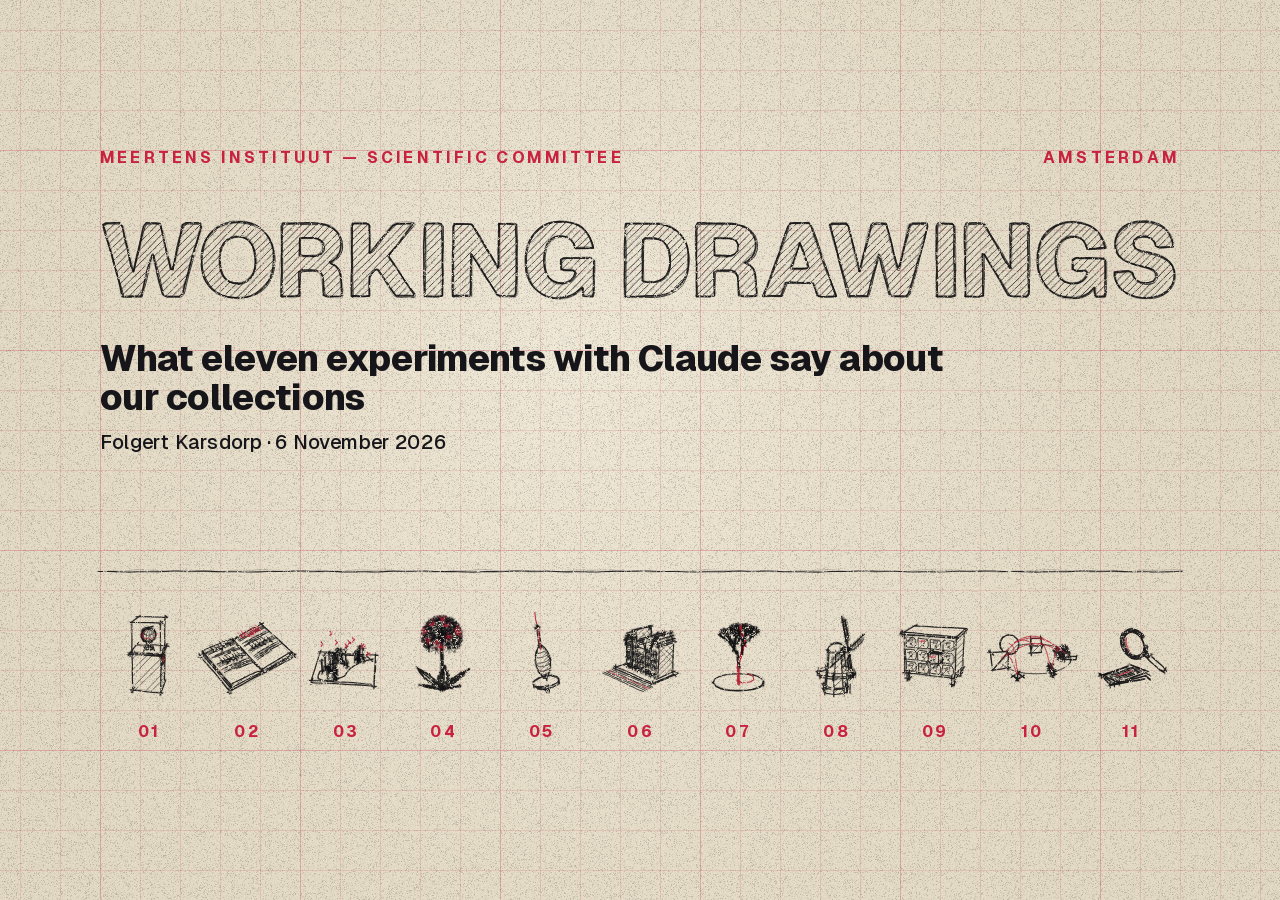
==== index.html @ 1bdd3133 "Working Drawings: deck for the Meertens Scientific Committee, 6 November 2026 Co-Authored-By: Claude" ====
<!doctype html>
<html lang="en">
<head>
  <meta charset="utf-8">
  <meta name="viewport" content="width=device-width, initial-scale=1">
  <meta name="robots" content="noindex">
  <title>Working Drawings</title>
  <meta name="description" content="What eleven experiments with Claude say about the Meertens collections: a presentation for the Scientific Committee of the Meertens Instituut.">
  <link rel="icon" href="data:image/svg+xml,%3Csvg xmlns='http://www.w3.org/2000/svg' viewBox='0 0 32 32'%3E%3Crect width='32' height='32' fill='%23EDE6D5'/%3E%3Cpath d='M6 26 L16 6 L26 26 Z' fill='none' stroke='%23C8223F' stroke-width='3'/%3E%3C/svg%3E">
  <link rel="stylesheet" href="css/geist.css">
  <link rel="stylesheet" href="css/style.css">
</head>
<body>
  <canvas id="c"></canvas>
  <div id="stage"></div>

  <div id="viewer" hidden>
    <div class="vbar">
      <button class="vback" title="Back to the deck">← <span>Deck</span></button>
      <span class="vname"></span>
      <button class="vlive">Go in live ↵</button>
      <a class="vtab" target="_blank" rel="noopener" title="Open in a new tab">↗</a>
    </div>
  </div>

  <div id="help" hidden>
    <div class="card">
      <div class="lbl">Keys</div>
      <dl>
        <dt>→ ␣ PgDn</dt><dd>next</dd>
        <dt>← PgUp</dt><dd>previous</dd>
        <dt>↵</dt><dd>lay the app out live on the page · ↵ again or F: full screen · Esc: back onto the sheet · ⇧↵ new tab</dd><dt></dt><dd>on “The day after”: ↵ lays out the walk, ↵ again goes in live</dd>
        <dt>Esc · ← button</dt><dd>back from the app</dd>
        <dt>I</dt><dd>appendix: all eleven apps (again: back)</dd>
        <dt>1–9 · 0</dt><dd>app 1–9 in the appendix · cover</dd><dt>End</dt><dd>last sheet of the talk</dd>
        <dt>L</dt><dd>English / Nederlands</dd>
        <dt>F</dt><dd>full screen</dd>
        <dt>H</dt><dd>this card</dd>
      </dl>
      <div class="lbl">Are the apps running?</div>
      <ul id="statuslist"></ul>
    </div>
  </div>

  <script src="js/opentype.min.js"></script>
  <script src="js/font-geist-black.js"></script>
  <script src="js/content.js"></script>
  <script src="js/mesh.js"></script>
  <script src="js/objects.js"></script>
  <script src="js/ink.js"></script>
  <script src="js/type.js"></script>
  <script src="js/app.js"></script>
</body>
</html>
---- css/geist.css ----
@font-face{font-family:"Geist";src:url([data-uri]) format("woff2");font-weight:100 900;font-style:normal;font-display:block}
---- css/style.css ----
:root {
  --paper: #EDE6D5;
  --blue: #1B3ED2;
  --red: #C8223F;
  --red-dark: #9C1A31;
  --cyan: #45F0DD;
  --black: #07080A;
  --graphite: #16161A;
  --white: #FFFFFF;
}
* { box-sizing: border-box; }
html, body { margin: 0; height: 100%; overflow: hidden; background: var(--black); }
body { font-family: "Geist", system-ui, sans-serif; -webkit-font-smoothing: antialiased; }
body.idle, body.idle * { cursor: none !important; }
button { font: inherit; color: inherit; background: none; border: 0; padding: 0; cursor: pointer; text-align: left; }

#c { position: fixed; inset: 0; display: block; }
#stage { position: fixed; left: 0; top: 0; width: 1920px; height: 1080px; transform-origin: 0 0; pointer-events: none; }

/* ---------- inks ---------- */
.ink-paper { --fg: var(--graphite); --acc: var(--red); --bg: var(--paper); }
.ink-blueprint { --fg: var(--white); --acc: var(--cyan); --bg: var(--blue); }
.ink-holo { --fg: var(--cyan); --acc: var(--white); --bg: var(--black); }
.layer .ink-paper, .layer .ink-blueprint, .layer .ink-holo { color: var(--fg); }
.layer .lbl.ink-paper, .layer .lbl.ink-blueprint, .layer .lbl.ink-holo { color: var(--acc); }

/* ---------- layers ---------- */
.layer { position: absolute; inset: 0; visibility: hidden; color: var(--fg); }
.layer.on, .layer.out { visibility: visible; }
.layer > *, .layer .col > * { position: absolute; }
.layer .col > * { position: relative; }
.layer > *, .layer .col > * { opacity: 0; transition: opacity .55s cubic-bezier(.3,.6,.3,1); }
.layer.on > *, .layer.on .col > * { opacity: 1; }
.layer.on .a1 { transition-delay: .15s; }
.layer.on .a2 { transition-delay: .55s; }
.layer.on .a3 { transition-delay: .85s; }
.layer.on .a4 { transition-delay: 1.15s; }
.layer.on .a5 { transition-delay: 1.4s; }
.layer.out > *, .layer.out .col > * { opacity: 0; transition-duration: .25s; transition-delay: 0s; }
.layer.on button, .layer.on a { pointer-events: auto; }

/* small labels: 600–800, 24–28 px, tracked */
.lbl {
  font-weight: 700; font-size: 24px; line-height: 1; letter-spacing: .2em; text-transform: uppercase;
  color: var(--acc); white-space: nowrap;
}
.lbl.r { text-align: right; }
.lbl.tiny { letter-spacing: .14em; }

/* ---------- cover ---------- */
.cover-title { font-weight: 800; font-size: 54px; line-height: 1.08; letter-spacing: -.015em; }
.cover-by { margin-top: 18px; font-weight: 500; font-size: 30px; line-height: 1.35; opacity: .86; }

/* ---------- chapter ---------- */
.chapter-text { font-weight: 700; font-size: 46px; line-height: 1.18; letter-spacing: -.012em; }
.cell { display: flex; flex-direction: column; gap: 14px; }
.cell .cell-name { font-weight: 800; font-size: 34px; letter-spacing: -.01em; line-height: 1.05; color: var(--fg); }
.cell:hover .cell-name { color: var(--acc); }

/* ---------- plate ---------- */
.col { display: block; }
.tagline { font-weight: 800; font-size: 38px; line-height: 1.16; letter-spacing: -.014em; }
.body { margin-top: 26px; font-weight: 450; font-size: 26px; line-height: 1.5; max-width: 830px; opacity: .92; }
.ink-holo .body { opacity: .88; }
.source { white-space: normal; font-size: 24px; letter-spacing: .14em; line-height: 1.3; font-weight: 650; color: var(--fg); opacity: .62; }
.source em { font-style: normal; color: var(--acc); opacity: 1; }
.facts { display: grid; grid-template-columns: repeat(3, 300px); }
.fact { display: flex; flex-direction: column; gap: 10px; padding-right: 36px; }
.fact b { font-weight: 900; font-size: 60px; line-height: 1; letter-spacing: -.03em; color: var(--acc); white-space: nowrap; }
.fact.long b { font-size: 44px; line-height: 60px; letter-spacing: -.02em; }
.fact span { font-weight: 700; font-size: 24px; line-height: 1.22; letter-spacing: .14em; text-transform: uppercase; color: var(--fg); opacity: .9; }
.caption { display: flex; align-items: baseline; gap: 22px; }
.caption .lbl { flex: none; }
.caption .cap { font-weight: 650; font-size: 24px; line-height: 1.16; letter-spacing: -.005em; }
.printhit { background: transparent; }
.opentag { padding: 10px 16px 9px 2px; background: var(--bg); font-size: 24px; letter-spacing: .18em; }
.opentag:hover, .printhit:hover + .opentag { color: var(--fg); }

/* ---------- legend ---------- */
.panel { display: flex; flex-direction: column; gap: 12px; }
.panel b { font-weight: 900; font-size: 56px; line-height: 1; letter-spacing: -.02em; color: var(--fg); margin-top: 6px; }
.panel .ptext { font-weight: 500; font-size: 26px; line-height: 1.38; color: var(--fg); opacity: .92; max-width: 470px; }

.where .dot, #statuslist .dot { display: inline-block; width: 13px; height: 13px; border-radius: 50%; border: 2.5px solid currentColor; margin-right: 14px; vertical-align: 1px; }
.where.ok .dot, #statuslist .ok .dot { background: currentColor; }
.where.down { opacity: .55; }
.where.down .dot { border-style: dashed; }

/* ---------- index ---------- */
.icell { display: flex; flex-direction: column; justify-content: center; gap: 12px; padding-left: 166px; padding-right: 14px; }
.icell .icell-name { font-weight: 800; font-size: 27px; line-height: 1.05; letter-spacing: -.01em; color: var(--fg); }
.icell:hover .icell-name { color: var(--acc); }
.icell.more { padding-left: 40px; }

/* ---------- end ---------- */
.question { display: flex; align-items: center; gap: 46px; font-weight: 800; font-size: 44px; line-height: 1.14; letter-spacing: -.012em; }
.question .lbl { width: 70px; flex: none; }

/* ---------- viewer ---------- */
#viewer { position: fixed; inset: 0; z-index: 10; pointer-events: none; }
#viewer.open { pointer-events: auto; }
#viewer .ghost {
  position: fixed; background-size: cover; background-position: top center;
  transition: left .55s cubic-bezier(.6,0,.2,1), top .55s cubic-bezier(.6,0,.2,1), width .55s cubic-bezier(.6,0,.2,1), height .55s cubic-bezier(.6,0,.2,1), opacity .4s;
}
#viewer iframe { position: fixed; inset: 0; width: 100%; height: 100%; border: 0; opacity: 0; transition: opacity .35s ease; background: transparent; }
#viewer iframe.on { opacity: 1; }
.vbar {
  position: fixed; z-index: 2; left: 50%; top: 0; transform: translate(-50%, -100%);
  display: flex; align-items: center; gap: 18px; padding: 8px 10px 8px 8px;
  background: var(--graphite); color: var(--paper); border: 1.5px solid rgba(237,230,213,.25); border-top: 0;
  font-size: 15px; font-weight: 700; letter-spacing: .12em; text-transform: uppercase;
  transition: transform .35s ease .5s;
}
#viewer.open .vbar { transform: translate(-50%, 0); }
.vbar .vback { padding: 6px 12px; background: var(--paper); color: var(--graphite); font-weight: 800; letter-spacing: .12em; }
.vbar .vback:hover { background: var(--cyan); }
.vbar .vname { opacity: .8; }
.vbar .vtab { color: var(--paper); text-decoration: none; font-size: 18px; padding: 2px 6px; }
.vbar .vtab:hover { color: var(--cyan); }
#viewer.open .vbar { opacity: .5; }
#viewer.open .vbar:hover { opacity: 1; }
body.idle #viewer .vbar { opacity: .25; }

/* ---------- help ---------- */
#help { position: fixed; inset: 0; z-index: 20; display: grid; place-items: center; background: rgba(7,8,10,.55); }
#help[hidden] { display: none; }
#help .card { --acc: var(--red); background: var(--paper); color: var(--graphite); padding: 40px 48px; width: min(760px, 92vw); max-height: 90vh; overflow: auto; border: 2px solid var(--graphite); }
#help .lbl { font-size: 16px; margin: 0 0 16px; }
#help dl { display: grid; grid-template-columns: 170px 1fr; gap: 8px 20px; margin: 0 0 30px; font-size: 17px; }
#help dt { font-weight: 800; }
#help dd { margin: 0; }
#statuslist { list-style: none; margin: 0; padding: 0; font-size: 15px; }
#statuslist li { display: grid; grid-template-columns: 26px 220px 1fr; align-items: center; padding: 5px 0; border-top: 1px solid rgba(22,22,26,.15); color: var(--graphite); }
#statuslist li.ok .dot { color: var(--red); }
#statuslist li.down { color: #b0362a; }
#statuslist span { opacity: .7; font-size: 13px; overflow: hidden; text-overflow: ellipsis; white-space: nowrap; }

/* ---------- working drawings ---------- */
.firm { --acc: var(--red); }
.sheet-text { font-weight: 700; font-size: 36px; line-height: 1.18; letter-spacing: -.012em; }
.sheet-note { font-weight: 450; font-size: 24px; line-height: 1.4; opacity: .78; }
.note { display: flex; flex-direction: column; gap: 12px; }
.note .what { font-weight: 800; font-size: 40px; line-height: 1.12; letter-spacing: -.012em; }
.ccell { display: flex; flex-direction: column; justify-content: flex-end; gap: 8px; padding: 0 26px 24px; }
.ccell .ccell-name { font-weight: 800; font-size: 30px; line-height: 1.05; letter-spacing: -.01em; }
.ccell .ccell-q { font-weight: 450; font-size: 22px; line-height: 1.25; opacity: .85; min-height: 56px; }
.ccell:hover .ccell-name { color: var(--acc); }
.real { margin-top: 26px; display: flex; flex-direction: column; gap: 10px; }
.real .lbl { margin-bottom: 4px; }
.real div { display: grid; grid-template-columns: 34px 1fr; font-size: 24px; line-height: 1.3; font-weight: 500; }
.real div b { font-weight: 900; color: var(--acc); }
.meta { margin-top: 30px; display: flex; flex-direction: column; gap: 12px; }
.meta div { display: grid; grid-template-columns: 170px 1fr; align-items: baseline; font-size: 26px; font-weight: 600; }
.hname { font-weight: 800; font-size: 28px; text-align: right; white-space: nowrap; }
.hval { font-weight: 900; font-size: 30px; white-space: nowrap; }
.hours .lbl.hprompts { opacity: .8; }
.shift { font-weight: 700; font-size: 31px; line-height: 1.2; letter-spacing: -.012em; }
.scol { display: flex; flex-direction: column; gap: 14px; }
.scol .lbl { white-space: normal; line-height: 1.35; }
.scol b { font-weight: 900; font-size: 34px; line-height: 1.08; letter-spacing: -.015em; }
.scol .stext { font-weight: 500; font-size: 24px; line-height: 1.34; }
.sfinding { font-weight: 800; font-size: 30px; line-height: 1.2; color: var(--acc); letter-spacing: -.01em; }
.hval .hnote { margin-left: 22px; color: var(--acc); font-size: 17px; vertical-align: 3px; }
.outside { font-weight: 600; font-size: 26px; line-height: 1.36; }
.outside q { quotes: "\201C" "\201D"; margin-right: 10px; }
.outside .lbl { display: block; margin-top: 8px; color: var(--acc); }
.dtext { font-weight: 500; font-size: 27px; line-height: 1.42; }
.dfinding { margin-top: 26px; font-weight: 800; font-size: 32px; line-height: 1.22; color: var(--acc); letter-spacing: -.01em; }
.dalso { margin-top: 26px; font-weight: 450; font-size: 24px; line-height: 1.42; opacity: .85; }
.legend { white-space: normal; line-height: 40px; padding-left: 92px; font-size: 24px; letter-spacing: .14em; }
.rname { font-weight: 800; font-size: 24px; text-align: center; white-space: nowrap; }
.rname.firm { color: var(--red); }

/* the walk-through clip */
#viewer video.clip { position: fixed; inset: 0; width: 100%; height: 100%; object-fit: cover; background: #000; opacity: 0; transition: opacity .35s ease; }
#viewer video.clip.on { opacity: 1; }
.vbar .vlive { display: none; padding: 6px 12px; background: var(--red); color: var(--paper); font-weight: 800; letter-spacing: .12em; text-transform: uppercase; font-size: 15px; }
#viewer.clipmode .vlive { display: inline-block; }
#viewer.clipmode .vbar { opacity: .8; }
#viewer.clipmode.ended .vbar { opacity: 1; }
#viewer.clipmode.ended .vlive { animation: nudge 1.4s ease-in-out infinite; }
@keyframes nudge { 50% { transform: translateX(4px); } }

/* the walk laid on the page */
.layer.dim > *, .layer.dim .col > * { opacity: .06 !important; transition: opacity .4s ease !important; transition-delay: 0s !important; pointer-events: none !important; }
.clipui { position: absolute; --fg: var(--graphite); --acc: var(--red); color: var(--fg); display: flex; justify-content: space-between; align-items: baseline; opacity: 0; transition: opacity .35s ease; }
.clipui.on { opacity: 1; transition-delay: .35s; }
.clipui .cl { display: flex; align-items: baseline; gap: 22px; }
.clipui .cap { font-weight: 650; font-size: 26px; }
.clipui .time { color: var(--fg); opacity: .7; letter-spacing: .14em; }
.clipui .cr { display: flex; gap: 34px; }
.clipui button { pointer-events: auto; color: var(--acc); }
.clipui button.back { color: var(--fg); opacity: .75; }
.clipui button:hover { text-decoration: underline; text-underline-offset: 6px; }
.clipui.ended .live { animation: nudge 1.4s ease-in-out infinite; }
.cliphit { position: absolute; background: transparent; pointer-events: auto; cursor: pointer; }

/* a live app, on the page */
.livewrap { position: fixed; z-index: 5; background: transparent; transition: left .45s cubic-bezier(.6,0,.2,1), top .45s cubic-bezier(.6,0,.2,1), width .45s cubic-bezier(.6,0,.2,1), height .45s cubic-bezier(.6,0,.2,1); }
.livewrap iframe { position: absolute; inset: 0; width: 100%; height: 100%; border: 0; opacity: 0; transition: opacity .4s ease; background: transparent; }
.livewrap iframe.on { opacity: 1; }
.livewrap.full { left: 0 !important; top: 0 !important; width: 100vw !important; height: 100vh !important; z-index: 9; }
.livewrap .minibar { display: none; position: absolute; z-index: 2; left: 50%; top: 0; transform: translateX(-50%); gap: 16px; align-items: center; padding: 7px 12px 7px 7px; background: var(--graphite); color: var(--paper); font: 700 15px/1 "Geist", sans-serif; letter-spacing: .12em; text-transform: uppercase; opacity: .55; }
.livewrap.full .minibar { display: flex; }
.livewrap .minibar:hover { opacity: 1; }
.livewrap .shrink { padding: 6px 12px; background: var(--paper); color: var(--graphite); font: 800 15px/1 "Geist", sans-serif; letter-spacing: .12em; text-transform: uppercase; cursor: pointer; }
.livewrap .shrink:hover { background: var(--red); color: var(--paper); }
.clipui .cr button.full, .clipui .cr button.tab { color: var(--fg); opacity: .75; }
.clipui .cl { min-width: 0; flex: 1; overflow: hidden; }
.clipui .cap { white-space: nowrap; }
.clipui .time { min-width: 0; overflow: hidden; text-overflow: ellipsis; }
.clipui .cr { flex: none; margin-left: 30px; }
.end .question { font-size: 40px; }
.plan .question { font-size: 40px; }
.clipui .localnote { position: absolute; left: 0; top: 46px; color: var(--fg); opacity: .6; white-space: nowrap; letter-spacing: .14em; font-size: 20px; }
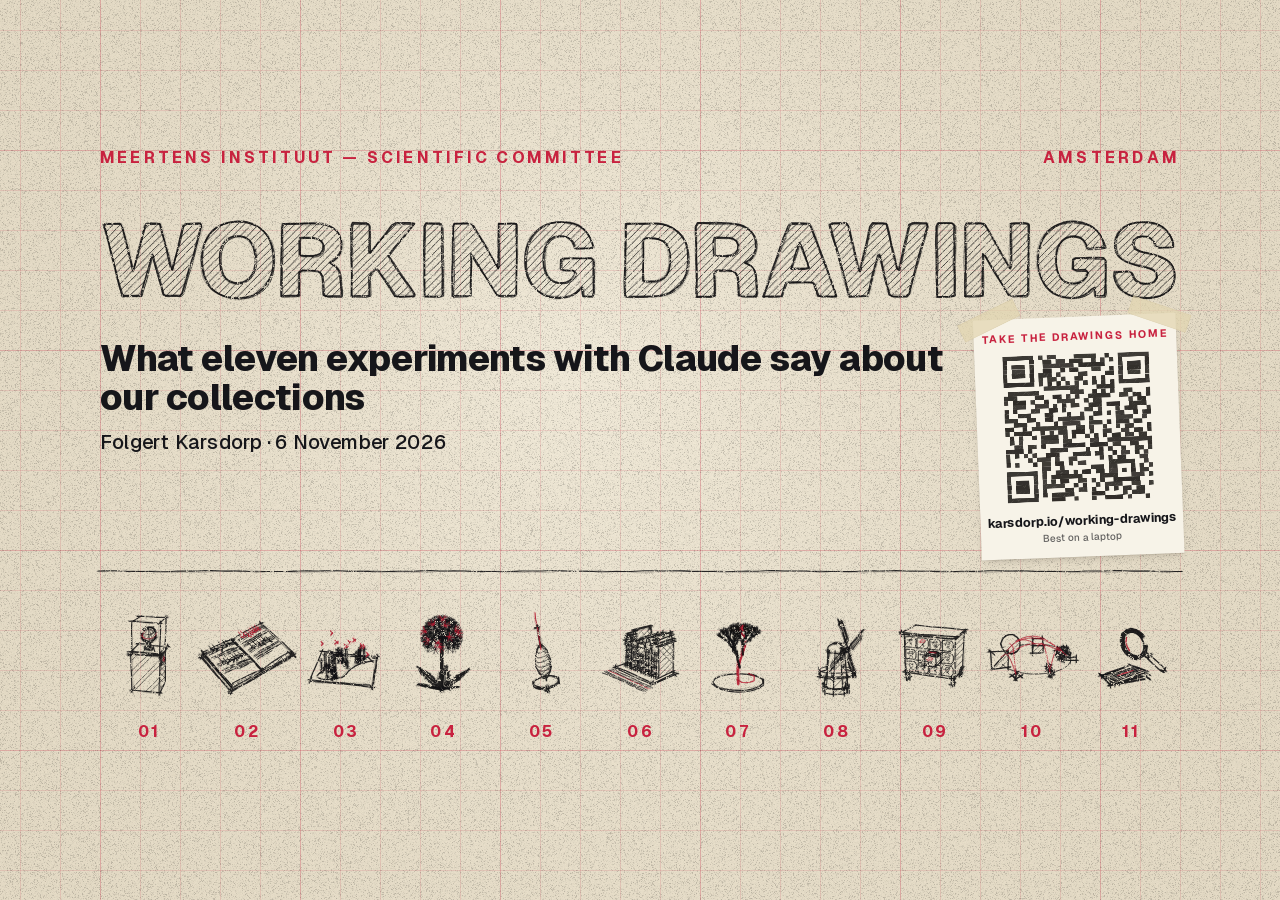
==== commit 72935590: "On phones, show a note that sends the link to a laptop; hint on the QR card Co-Authored-By: Claude O" ====
--- a/index.html
+++ b/index.html
@@ -22,6 +22,8 @@
       <a class="vtab" target="_blank" rel="noopener" title="Open in a new tab">↗</a>
     </div>
   </div>
+
+  <div id="small" hidden></div>
 
   <div id="help" hidden>
     <div class="card">
--- a/css/style.css
+++ b/css/style.css
@@ -214,3 +214,32 @@
 .end .question { font-size: 40px; }
 .plan .question { font-size: 40px; }
 .clipui .localnote { position: absolute; left: 0; top: 46px; color: var(--fg); opacity: .6; white-space: nowrap; letter-spacing: .14em; font-size: 20px; }
+
+/* take-away card: a paper slip taped onto the sheet */
+.takeaway { box-sizing: border-box; padding: 22px 32px 20px; background: #f7f3e8; color: var(--fg); display: flex; flex-direction: column; align-items: center; gap: 18px;
+  box-shadow: 0 1px 1px rgba(40, 30, 20, .10), 0 6px 14px -6px rgba(40, 30, 20, .28); }
+.takeaway::before, .takeaway::after { content: ""; position: absolute; top: -13px; width: 92px; height: 28px; background: rgba(226, 214, 176, .72);
+  box-shadow: inset 0 0 0 1px rgba(160, 140, 100, .15); }
+.takeaway::before { left: -22px; transform: rotate(-24deg); }
+.takeaway::after { right: -22px; transform: rotate(21deg); }
+.takeaway .lbl { position: static; color: var(--acc); font-size: 16px; letter-spacing: .16em; white-space: nowrap; }
+.takeaway canvas { position: static; display: block; }
+.takeaway .url { position: static; font-weight: 700; font-size: 19px; letter-spacing: -.005em; white-space: nowrap; text-align: center; }
+.takeaway .url small { display: block; margin-top: 4px; font-weight: 500; font-size: 15px; opacity: .65; letter-spacing: 0; }
+
+/* phone-sized screens: a note instead of the deck */
+#small { position: fixed; inset: 0; z-index: 50; overflow: auto; background: var(--paper); color: var(--graphite); font-family: "Geist", system-ui, sans-serif;
+  display: flex; flex-direction: column; align-items: center; justify-content: center; gap: 22px; padding: 40px 16px;
+  background-image: linear-gradient(rgba(200, 34, 63, .10) 1px, transparent 1px), linear-gradient(90deg, rgba(200, 34, 63, .10) 1px, transparent 1px); background-size: 24px 24px; }
+#small[hidden] { display: none; }
+#small .note { position: relative; max-width: 340px; padding: 30px 26px 26px; background: #f7f3e8; transform: rotate(-1.5deg);
+  box-shadow: 0 1px 1px rgba(40, 30, 20, .10), 0 8px 18px -8px rgba(40, 30, 20, .3); display: flex; flex-direction: column; gap: 14px; }
+#small .note::before, #small .note::after { content: ""; position: absolute; top: -12px; width: 80px; height: 26px; background: rgba(226, 214, 176, .75); }
+#small .note::before { left: -18px; transform: rotate(-24deg); }
+#small .note::after { right: -18px; transform: rotate(21deg); }
+#small .lbl { position: static; color: var(--red); font-size: 13px; letter-spacing: .18em; text-transform: uppercase; font-weight: 700; }
+#small h1 { margin: 0; font-size: 28px; line-height: 1.1; font-weight: 900; letter-spacing: -.015em; }
+#small p { margin: 0; font-size: 17px; line-height: 1.45; }
+#small .send { margin-top: 6px; padding: 13px 16px; border: 0; background: var(--graphite); color: #f7f3e8; font: 700 16px/1 "Geist", system-ui, sans-serif; letter-spacing: .02em; cursor: pointer; }
+#small .url { font-size: 15px; text-align: center; opacity: .75; }
+#small .anyway { border: 0; background: none; color: var(--graphite); opacity: .6; font: 500 15px/1 "Geist", system-ui, sans-serif; text-decoration: underline; cursor: pointer; padding: 8px; }
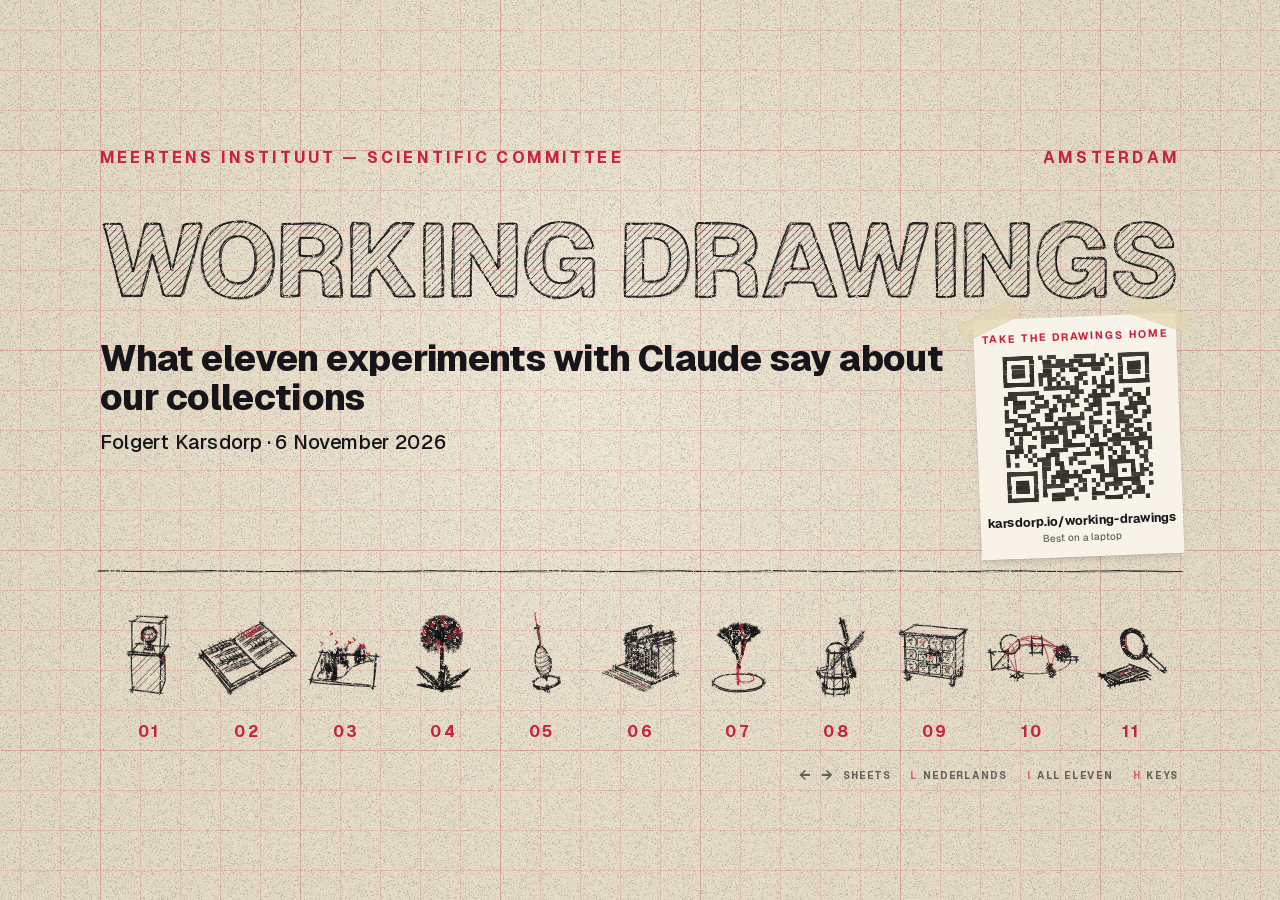
==== commit 0411e0df: "Add a clickable key legend and a bilingual key card for visitors Co-Authored-By: Claude Opus 5.5 <no" ====
--- a/index.html
+++ b/index.html
@@ -26,22 +26,7 @@
   <div id="small" hidden></div>
 
   <div id="help" hidden>
-    <div class="card">
-      <div class="lbl">Keys</div>
-      <dl>
-        <dt>→ ␣ PgDn</dt><dd>next</dd>
-        <dt>← PgUp</dt><dd>previous</dd>
-        <dt>↵</dt><dd>lay the app out live on the page · ↵ again or F: full screen · Esc: back onto the sheet · ⇧↵ new tab</dd><dt></dt><dd>on “The day after”: ↵ lays out the walk, ↵ again goes in live</dd>
-        <dt>Esc · ← button</dt><dd>back from the app</dd>
-        <dt>I</dt><dd>appendix: all eleven apps (again: back)</dd>
-        <dt>1–9 · 0</dt><dd>app 1–9 in the appendix · cover</dd><dt>End</dt><dd>last sheet of the talk</dd>
-        <dt>L</dt><dd>English / Nederlands</dd>
-        <dt>F</dt><dd>full screen</dd>
-        <dt>H</dt><dd>this card</dd>
-      </dl>
-      <div class="lbl">Are the apps running?</div>
-      <ul id="statuslist"></ul>
-    </div>
+    <div class="card"></div>
   </div>
 
   <script src="js/opentype.min.js"></script>
--- a/css/style.css
+++ b/css/style.css
@@ -125,7 +125,9 @@
 /* ---------- help ---------- */
 #help { position: fixed; inset: 0; z-index: 20; display: grid; place-items: center; background: rgba(7,8,10,.55); }
 #help[hidden] { display: none; }
-#help .card { --acc: var(--red); background: var(--paper); color: var(--graphite); padding: 40px 48px; width: min(760px, 92vw); max-height: 90vh; overflow: auto; border: 2px solid var(--graphite); }
+#help .card { --acc: var(--red); background: var(--paper); color: var(--graphite); padding: 40px 48px 32px; width: min(760px, 92vw); max-height: 90vh; overflow: auto; border: 2px solid var(--graphite); font-family: "Geist", system-ui, sans-serif; }
+#help .note { margin: -8px 0 24px; font-size: 16px; line-height: 1.45; opacity: .75; }
+#help .close { display: block; margin: 8px 0 0 auto; padding: 10px 18px; border: 0; background: var(--graphite); color: var(--paper); font: 700 14px/1 "Geist", system-ui, sans-serif; letter-spacing: .14em; text-transform: uppercase; cursor: pointer; }
 #help .lbl { font-size: 16px; margin: 0 0 16px; }
 #help dl { display: grid; grid-template-columns: 170px 1fr; gap: 8px 20px; margin: 0 0 30px; font-size: 17px; }
 #help dt { font-weight: 800; }
@@ -216,7 +218,8 @@
 .clipui .localnote { position: absolute; left: 0; top: 46px; color: var(--fg); opacity: .6; white-space: nowrap; letter-spacing: .14em; font-size: 20px; }
 
 /* take-away card: a paper slip taped onto the sheet */
-.takeaway { box-sizing: border-box; padding: 22px 32px 20px; background: #f7f3e8; color: var(--fg); display: flex; flex-direction: column; align-items: center; gap: 18px;
+.layer.on .takeaway { opacity: var(--rev, 0); transition: none; }
+.takeaway { --rot: 0deg; transform: rotate(var(--rot)) translateY(calc((1 - var(--rev, 1)) * -14px)) scale(calc(1.03 - var(--rev, 1) * .03)); box-sizing: border-box; padding: 22px 32px 20px; background: #f7f3e8; color: var(--fg); display: flex; flex-direction: column; align-items: center; gap: 18px;
   box-shadow: 0 1px 1px rgba(40, 30, 20, .10), 0 6px 14px -6px rgba(40, 30, 20, .28); }
 .takeaway::before, .takeaway::after { content: ""; position: absolute; top: -13px; width: 92px; height: 28px; background: rgba(226, 214, 176, .72);
   box-shadow: inset 0 0 0 1px rgba(160, 140, 100, .15); }
@@ -243,3 +246,14 @@
 #small .send { margin-top: 6px; padding: 13px 16px; border: 0; background: var(--graphite); color: #f7f3e8; font: 700 16px/1 "Geist", system-ui, sans-serif; letter-spacing: .02em; cursor: pointer; }
 #small .url { font-size: 15px; text-align: center; opacity: .75; }
 #small .anyway { border: 0; background: none; color: var(--graphite); opacity: .6; font: 500 15px/1 "Geist", system-ui, sans-serif; text-decoration: underline; cursor: pointer; padding: 8px; }
+
+/* key legend, bottom right of every sheet */
+.legend { position: absolute; right: 150px; top: 1014px; display: flex; align-items: center; gap: 26px; color: var(--graphite); opacity: .6;
+  font: 700 15px/1 "Geist", system-ui, sans-serif; letter-spacing: .16em; text-transform: uppercase; transition: opacity .4s ease; }
+.legend button { pointer-events: auto; background: none; border: 0; padding: 6px 2px; margin: 0; color: inherit; font: inherit; letter-spacing: inherit; text-transform: inherit; cursor: pointer; }
+.legend button:hover { color: var(--red); opacity: 1; }
+.legend .arr { font-size: 22px; letter-spacing: 0; padding: 2px 4px; margin-right: -18px; }
+.legend span { margin-left: 4px; }
+.legend b { color: var(--red); margin-right: 8px; }
+body.idle .legend:not(.keep), .legend.off { opacity: 0; }
+body.idle .legend:not(.keep) button, .legend.off button { pointer-events: none; }
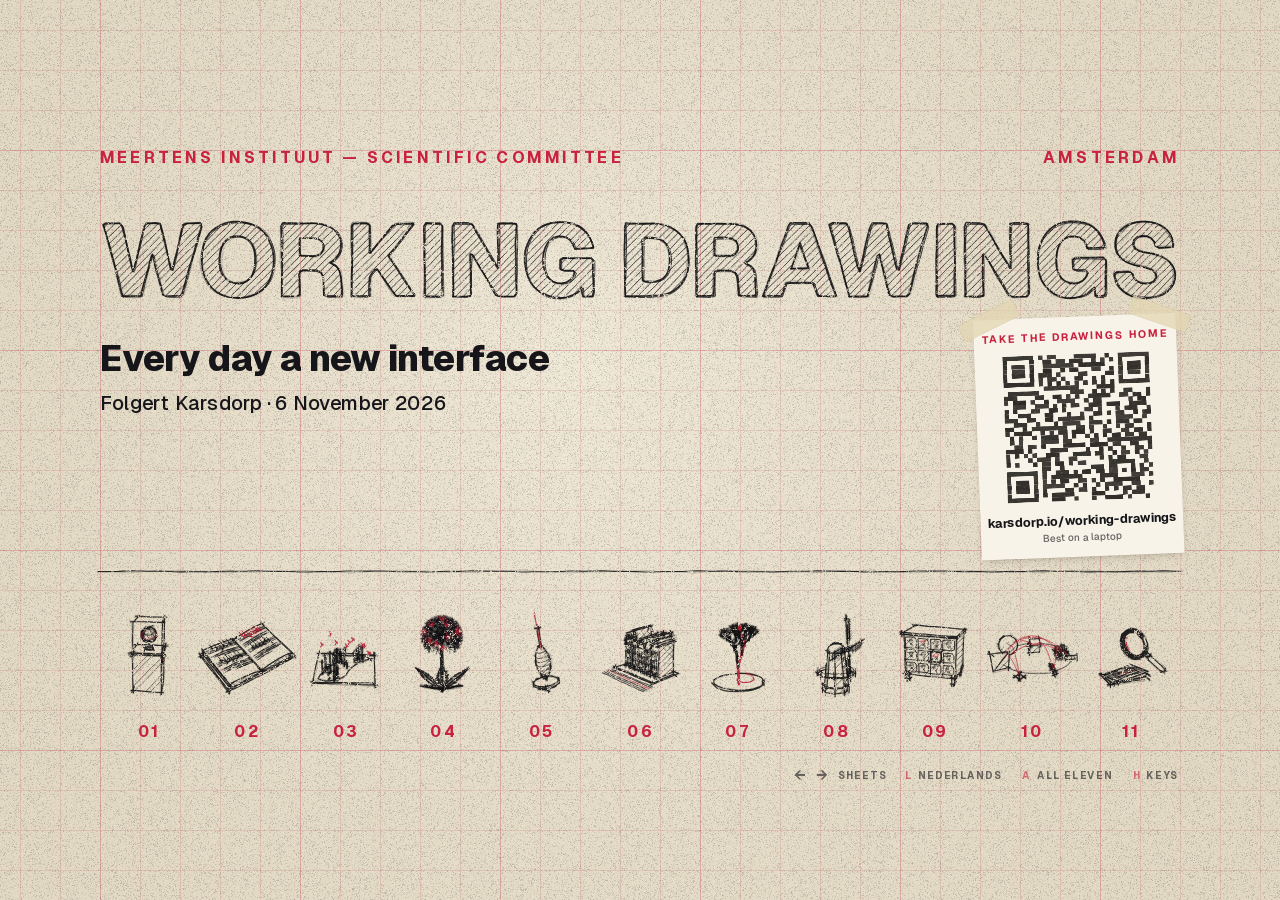
==== commit 3eab53d9: "Presenter view (experimental): P opens a window with a live copy of the deck, notes and a timer Self" ====
--- a/index.html
+++ b/index.html
@@ -37,5 +37,7 @@
   <script src="js/ink.js"></script>
   <script src="js/type.js"></script>
   <script src="js/app.js"></script>
+  <!-- presenter view (experimental, P on this laptop); remove this line to switch it off -->
+  <script src="js/presenter-hook.js"></script>
 </body>
 </html>
--- a/css/style.css
+++ b/css/style.css
@@ -139,19 +139,15 @@
 #statuslist span { opacity: .7; font-size: 13px; overflow: hidden; text-overflow: ellipsis; white-space: nowrap; }
 
 /* ---------- working drawings ---------- */
-.firm { --acc: var(--red); }
 .sheet-text { font-weight: 700; font-size: 36px; line-height: 1.18; letter-spacing: -.012em; }
 .sheet-note { font-weight: 450; font-size: 24px; line-height: 1.4; opacity: .78; }
 .note { display: flex; flex-direction: column; gap: 12px; }
 .note .what { font-weight: 800; font-size: 40px; line-height: 1.12; letter-spacing: -.012em; }
-.ccell { display: flex; flex-direction: column; justify-content: flex-end; gap: 8px; padding: 0 26px 24px; }
-.ccell .ccell-name { font-weight: 800; font-size: 30px; line-height: 1.05; letter-spacing: -.01em; }
-.ccell .ccell-q { font-weight: 450; font-size: 22px; line-height: 1.25; opacity: .85; min-height: 56px; }
+.ccell { display: flex; flex-direction: column; justify-content: flex-start; gap: 7px; padding: 106px 22px 18px; }
+.ccell .lbl { font-size: 17px; letter-spacing: .14em; }
+.ccell .ccell-name { font-weight: 800; font-size: 27px; line-height: 1.05; letter-spacing: -.01em; }
+.ccell .ccell-q { font-weight: 450; font-size: 20px; line-height: 1.25; opacity: .85; }
 .ccell:hover .ccell-name { color: var(--acc); }
-.real { margin-top: 26px; display: flex; flex-direction: column; gap: 10px; }
-.real .lbl { margin-bottom: 4px; }
-.real div { display: grid; grid-template-columns: 34px 1fr; font-size: 24px; line-height: 1.3; font-weight: 500; }
-.real div b { font-weight: 900; color: var(--acc); }
 .meta { margin-top: 30px; display: flex; flex-direction: column; gap: 12px; }
 .meta div { display: grid; grid-template-columns: 170px 1fr; align-items: baseline; font-size: 26px; font-weight: 600; }
 .hname { font-weight: 800; font-size: 28px; text-align: right; white-space: nowrap; }
@@ -164,15 +160,11 @@
 .scol .stext { font-weight: 500; font-size: 24px; line-height: 1.34; }
 .sfinding { font-weight: 800; font-size: 30px; line-height: 1.2; color: var(--acc); letter-spacing: -.01em; }
 .hval .hnote { margin-left: 22px; color: var(--acc); font-size: 17px; vertical-align: 3px; }
-.outside { font-weight: 600; font-size: 26px; line-height: 1.36; }
-.outside q { quotes: "\201C" "\201D"; margin-right: 10px; }
-.outside .lbl { display: block; margin-top: 8px; color: var(--acc); }
 .dtext { font-weight: 500; font-size: 27px; line-height: 1.42; }
 .dfinding { margin-top: 26px; font-weight: 800; font-size: 32px; line-height: 1.22; color: var(--acc); letter-spacing: -.01em; }
 .dalso { margin-top: 26px; font-weight: 450; font-size: 24px; line-height: 1.42; opacity: .85; }
 .legend { white-space: normal; line-height: 40px; padding-left: 92px; font-size: 24px; letter-spacing: .14em; }
 .rname { font-weight: 800; font-size: 24px; text-align: center; white-space: nowrap; }
-.rname.firm { color: var(--red); }
 
 /* the walk-through clip */
 #viewer video.clip { position: fixed; inset: 0; width: 100%; height: 100%; object-fit: cover; background: #000; opacity: 0; transition: opacity .35s ease; }
@@ -185,6 +177,7 @@
 @keyframes nudge { 50% { transform: translateX(4px); } }
 
 /* the walk laid on the page */
+.layer.dim.clear > *, .layer.dim.clear .col > * { opacity: 0 !important; }
 .layer.dim > *, .layer.dim .col > * { opacity: .06 !important; transition: opacity .4s ease !important; transition-delay: 0s !important; pointer-events: none !important; }
 .clipui { position: absolute; --fg: var(--graphite); --acc: var(--red); color: var(--fg); display: flex; justify-content: space-between; align-items: baseline; opacity: 0; transition: opacity .35s ease; }
 .clipui.on { opacity: 1; transition-delay: .35s; }
@@ -248,12 +241,49 @@
 #small .anyway { border: 0; background: none; color: var(--graphite); opacity: .6; font: 500 15px/1 "Geist", system-ui, sans-serif; text-decoration: underline; cursor: pointer; padding: 8px; }
 
 /* key legend, bottom right of every sheet */
-.legend { position: absolute; right: 150px; top: 1014px; display: flex; align-items: center; gap: 26px; color: var(--graphite); opacity: .6;
+.keybar { position: absolute; right: 150px; top: 1014px; display: flex; align-items: center; gap: 26px; color: var(--graphite); opacity: .6;
   font: 700 15px/1 "Geist", system-ui, sans-serif; letter-spacing: .16em; text-transform: uppercase; transition: opacity .4s ease; }
-.legend button { pointer-events: auto; background: none; border: 0; padding: 6px 2px; margin: 0; color: inherit; font: inherit; letter-spacing: inherit; text-transform: inherit; cursor: pointer; }
-.legend button:hover { color: var(--red); opacity: 1; }
-.legend .arr { font-size: 22px; letter-spacing: 0; padding: 2px 4px; margin-right: -18px; }
-.legend span { margin-left: 4px; }
-.legend b { color: var(--red); margin-right: 8px; }
-body.idle .legend:not(.keep), .legend.off { opacity: 0; }
-body.idle .legend:not(.keep) button, .legend.off button { pointer-events: none; }
+.keybar button { pointer-events: auto; background: none; border: 0; padding: 6px 2px; margin: 0; color: inherit; font: inherit; letter-spacing: inherit; text-transform: inherit; cursor: pointer; }
+.keybar button:hover { color: var(--red); opacity: 1; }
+.keybar .arr { font-size: 22px; letter-spacing: 0; padding: 2px 4px; margin-right: -18px; }
+.keybar span { margin-left: 4px; }
+.keybar b { color: var(--red); margin-right: 8px; }
+body.idle .keybar:not(.keep), .keybar.off { opacity: 0; }
+body.idle .keybar:not(.keep) button, .keybar.off button { pointer-events: none; }
+
+/* the meta sheet: the deck's own cover, taped on as a print */
+.layer.on .snap { pointer-events: auto; cursor: pointer; border: 0; }
+.snap:hover { filter: brightness(1.03); }
+.snap { box-sizing: border-box; padding: 14px; background: #f7f3e8; transform: rotate(1.6deg);
+  box-shadow: 0 1px 1px rgba(40, 30, 20, .10), 0 8px 18px -8px rgba(40, 30, 20, .3); }
+.snap img { display: block; width: 100%; height: auto; }
+.snap::before, .snap::after { content: ""; position: absolute; top: -14px; width: 110px; height: 30px; background: rgba(226, 214, 176, .72); }
+.snap::before { left: -26px; transform: rotate(-22deg); }
+.snap::after { right: -26px; transform: rotate(24deg); }
+
+/* the prompt sheet: a Claude Code session on a taped slip (light terminal theme) */
+.cc { box-sizing: border-box; padding: 26px 40px 22px; background: #f7f3e8; transform: rotate(-.4deg); overflow: hidden;
+  --or: #D77757; --ok: #3f8f3f; --dim: #8b8678;
+  font-family: "SF Mono", ui-monospace, Menlo, Consolas, monospace; font-size: 25px; line-height: 1.5; color: #1d1c1a; letter-spacing: -.01em;
+  box-shadow: 0 1px 1px rgba(40, 30, 20, .10), 0 8px 18px -8px rgba(40, 30, 20, .3); }
+.cc::before, .cc::after { content: ""; position: absolute; top: -14px; width: 120px; height: 30px; background: rgba(226, 214, 176, .72); z-index: 1; }
+.cc::before { left: -30px; transform: rotate(-20deg); }
+.cc::after { right: -30px; transform: rotate(18deg); }
+.layer .cc .cc-scroll, .layer .cc .cc-scroll > * { position: static; opacity: 1; }
+.cc-scroll { height: 100%; overflow: hidden; display: flex; flex-direction: column; justify-content: flex-start; gap: 14px; }
+.cc-scroll > * { flex-shrink: 0; }
+.cc-dim { color: var(--dim); }
+.cc-or { color: var(--or); }
+.cc-welcome { align-self: flex-start; border: 1.5px solid var(--or); border-radius: 10px; padding: 10px 22px; margin-bottom: 6px; }
+.cc-user, .cc-step, .cc-spin { display: none; }
+.cc-user.on, .cc-spin.on { display: block; }
+.cc-step.on { display: grid; grid-template-columns: 34px 1fr; }
+.cc-user { color: #5d594f; }
+.cc-dot { color: #1d1c1a; }
+.cc-dot.cc-ok { color: var(--ok); }
+.cc-tool { white-space: nowrap; overflow: hidden; text-overflow: ellipsis; }
+.cc-input { display: grid; grid-template-columns: 34px 1fr; border: 1.5px solid #b9b3a3; border-radius: 10px; padding: 10px 18px; margin-top: 4px; min-height: 1.5em; }
+.cc-in .cursor { display: inline-block; width: .6em; height: 1.2em; margin-right: -.6em; vertical-align: -.22em; background: #1d1c1a; animation: blink 1.05s steps(1) infinite; }
+.cc-input.typing .cursor { animation: none; }
+@keyframes blink { 50% { opacity: 0; } }
+.cc-hint { font-size: 19px; margin: -6px 0 0 20px; }
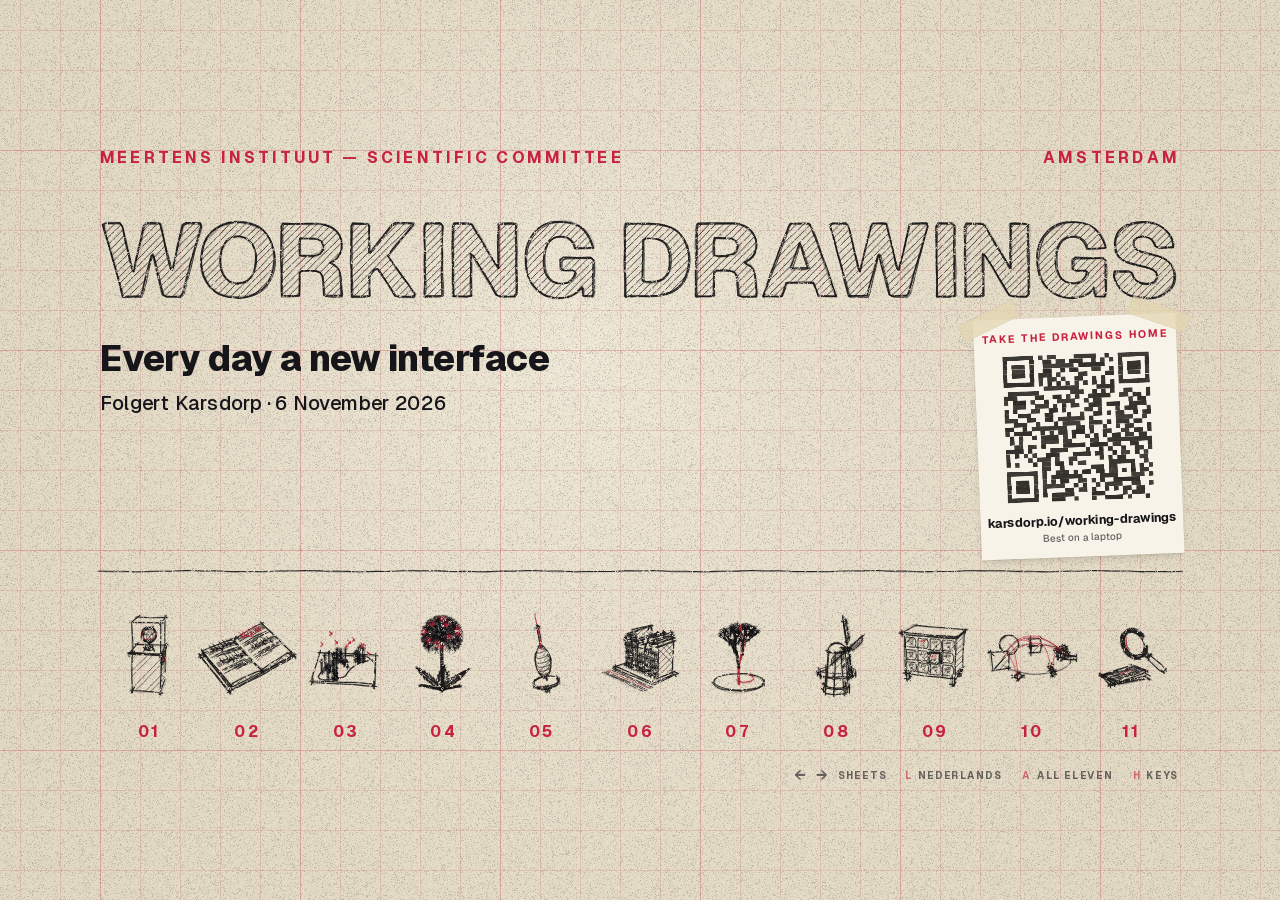
==== commit 64c27b56: "Revert "Presenter view (experimental): P opens a window with a live copy of the deck, notes and a ti" ====
--- a/index.html
+++ b/index.html
@@ -37,7 +37,5 @@
   <script src="js/ink.js"></script>
   <script src="js/type.js"></script>
   <script src="js/app.js"></script>
-  <!-- presenter view (experimental, P on this laptop); remove this line to switch it off -->
-  <script src="js/presenter-hook.js"></script>
 </body>
 </html>
